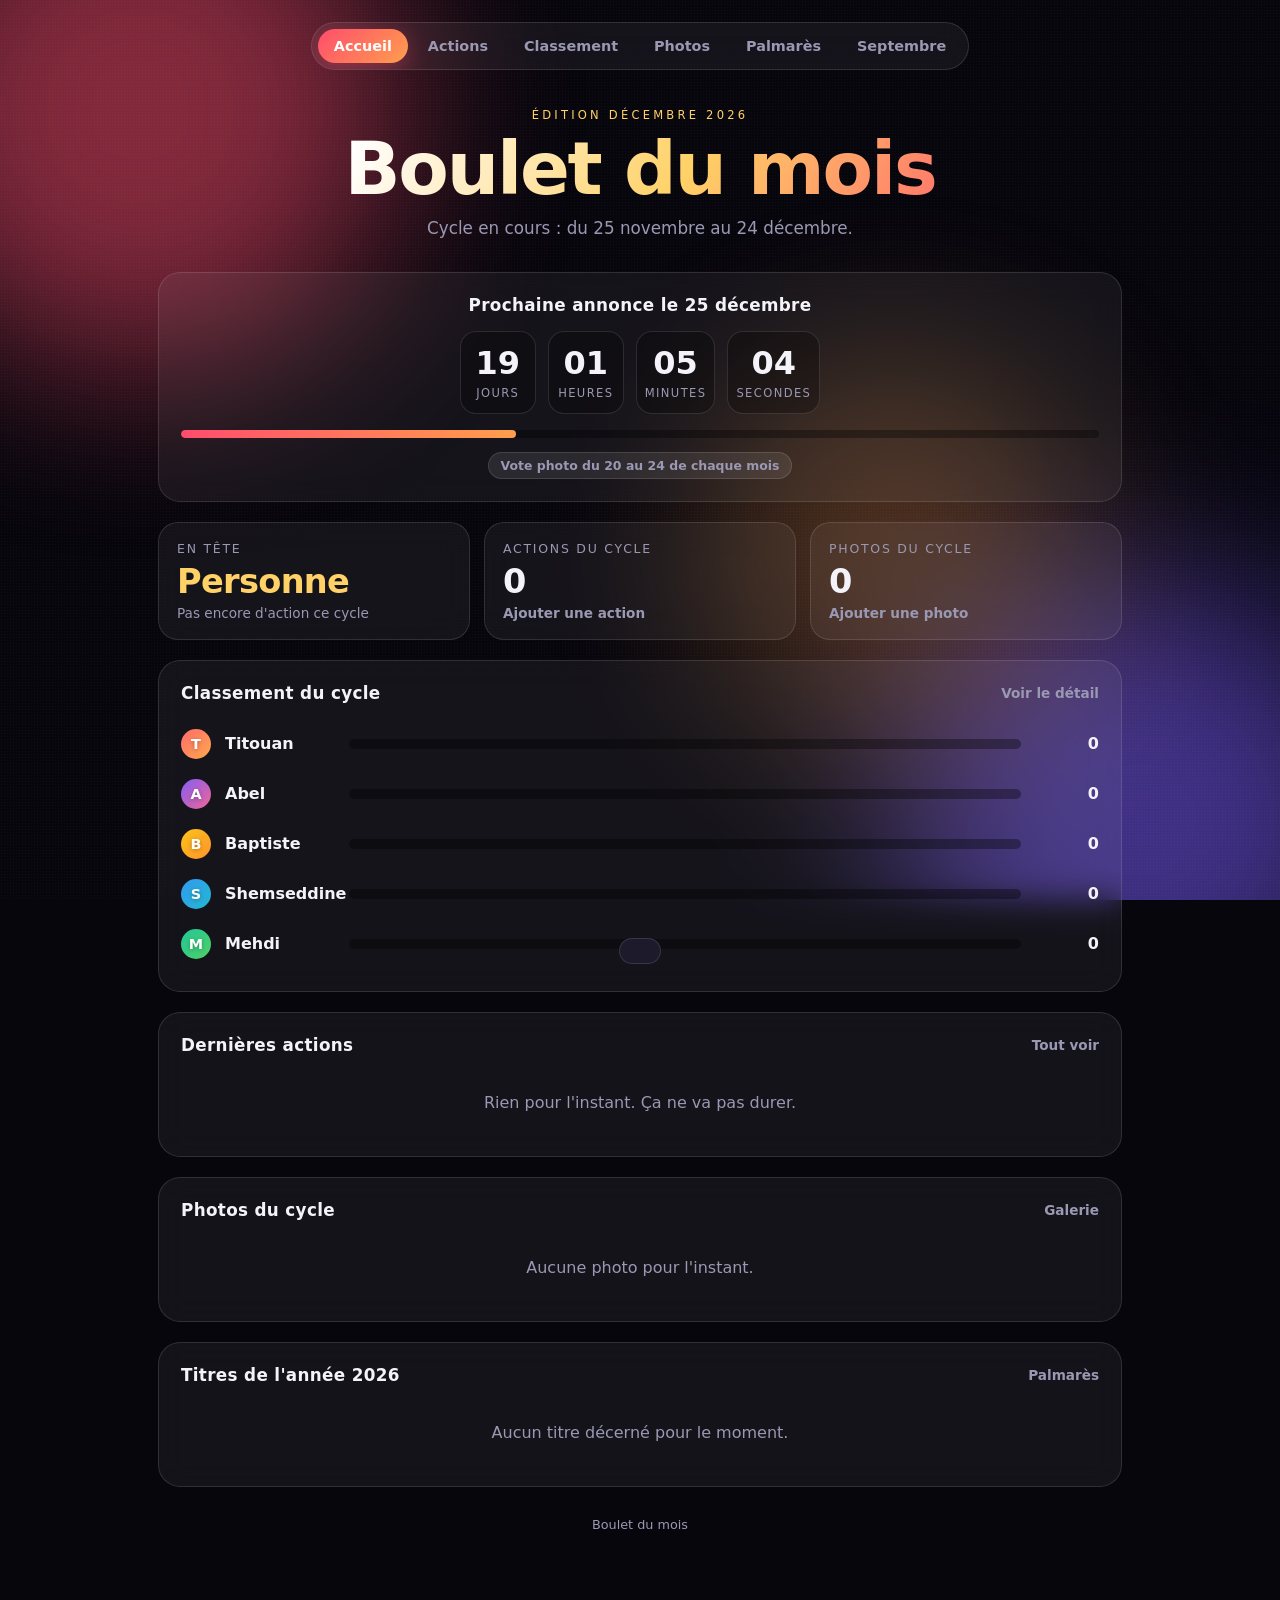
==== index.html @ f9511309 "Add files via upload" ====
<!DOCTYPE html>
<html lang="fr">
<head>
<meta charset="UTF-8">
<meta name="viewport" content="width=device-width, initial-scale=1">
<title>Boulet du mois</title>
<link rel="stylesheet" href="style.css">
</head>
<body data-page="home">
<div class="wrap">
  <nav id="nav"></nav>
  <main id="app"></main>
  <footer>Boulet du mois</footer>
</div>
<script src="app.js"></script>
<script>
App.ready.then(function () {
  var $ = App.$, esc = App.esc;

  function render() {
    var cur = App.currentKey();
    var s = App.scoresFor(cur);
    var w = App.winnersOf(cur);
    var hasAny = Object.values(s).some(function (v) { return v > 0; });
    var acts = App.actionsOf(cur);
    var photos = App.photosOf(cur);
    var voteOpen = App.isVoteOpen();
    var year = String(new Date().getFullYear());
    var titles = App.yearTitles(year);
    var anyTitle = Object.values(titles).some(function (v) { return v > 0; });

    var leader = hasAny ? w.names.join(" & ") : "Personne";
    var leaderSub = hasAny ? App.plural(w.max, "action") : "Pas encore d'action ce cycle";

    $("app").innerHTML =
      '<section class="hero">' +
        '<span class="eyebrow">Édition ' + App.monthName(cur) + '</span>' +
        '<h1>Boulet du mois</h1>' +
        '<p>Cycle en cours : ' + App.cycleRange(cur) + '.</p>' +
      '</section>' +

      '<section class="glass countdown">' +
        '<h2>Prochaine annonce le ' + App.CYCLE_DAY + ' ' + App.monthLower(cur) + '</h2>' +
        '<div class="digits" id="digits"></div>' +
        '<div class="progress"><div id="prog" style="width:0"></div></div>' +
        '<div style="margin-top:14px">' +
          (voteOpen
            ? '<span class="pill live">Vote photo ouvert</span> <a class="more" href="photos.html">Voter maintenant</a>'
            : '<span class="pill">Vote photo ' + App.voteWindow() + '</span>') +
        '</div>' +
      '</section>' +

      '<div class="grid3">' +
        '<div class="tile gold"><div class="k">En tête</div><div class="v">' + esc(leader) + '</div><div class="s">' + leaderSub + '</div></div>' +
        '<div class="tile"><div class="k">Actions du cycle</div><div class="v">' + acts.length + '</div><div class="s"><a href="actions.html" class="more">Ajouter une action</a></div></div>' +
        '<div class="tile"><div class="k">Photos du cycle</div><div class="v">' + photos.length + '</div><div class="s"><a href="photos.html" class="more">Ajouter une photo</a></div></div>' +
      '</div>' +

      '<section class="glass">' +
        '<div class="head-row"><h2>Classement du cycle</h2><a class="more" href="classement.html">Voir le détail</a></div>' +
        (hasAny ? App.podiumHTML(s, w.names) : '') +
        App.rankRows(s, hasAny ? { list: App.PEOPLE.slice().sort(function (a, b) { return s[b.n] - s[a.n]; }).slice(3), offset: 3 } : {}) +
      '</section>' +

      '<section class="glass">' +
        '<div class="head-row"><h2>Dernières actions</h2><a class="more" href="actions.html">Tout voir</a></div>' +
        '<div class="feed">' + (acts.length
          ? acts.slice(0, 4).map(function (a) { return App.actionItemHTML(a, false); }).join("")
          : '<div class="empty">Rien pour l\'instant. Ça ne va pas durer.</div>') + '</div>' +
      '</section>' +

      '<section class="glass">' +
        '<div class="head-row"><h2>Photos du cycle</h2><a class="more" href="photos.html">Galerie</a></div>' +
        (photos.length
          ? '<div class="gallery">' + photos.slice(0, 4).map(function (p) {
              var pp = App.person(p.who);
              return '<div class="ph"><div class="img" data-src="' + p.id + '"><img src="' + p.data + '" alt=""></div>' +
                '<div class="meta"><div class="by">' + App.av(pp) + p.who + '</div></div></div>';
            }).join("") + '</div>'
          : '<div class="empty">Aucune photo pour l\'instant.</div>') +
      '</section>' +

      '<section class="glass">' +
        '<div class="head-row"><h2>Titres de l\'année ' + year + '</h2><a class="more" href="palmares.html">Palmarès</a></div>' +
        (anyTitle ? App.rankRows(titles, { pos: true, unit: "titre" }) : '<div class="empty">Aucun titre décerné pour le moment.</div>') +
      '</section>';

    document.querySelectorAll(".ph .img").forEach(function (el) {
      el.onclick = function () {
        var p = App.photos.find(function (x) { return x.id === el.dataset.src; });
        if (p) App.lightbox(p.data, p.who + (p.caption ? " : " + p.caption : ""));
      };
    });
    tick();
  }

  function tick() {
    var d = $("digits"); if (!d) return;
    var now = new Date(), b = App.cycleBounds(now);
    var ms = Math.max(0, b.end - now);
    var days = Math.floor(ms / 864e5), h = Math.floor(ms % 864e5 / 36e5), m = Math.floor(ms % 36e5 / 6e4), sec = Math.floor(ms % 6e4 / 1e3);
    d.innerHTML = [[days, "jours"], [h, "heures"], [m, "minutes"], [sec, "secondes"]].map(function (x) {
      return '<div class="digit"><b>' + String(x[0]).padStart(2, "0") + '</b><span>' + x[1] + '</span></div>';
    }).join("");
    $("prog").style.width = (100 * (now - b.start) / (b.end - b.start)).toFixed(2) + "%";
  }

  render();
  setInterval(tick, 1000);
  App.checkReveals();
});
</script>
</body>
</html>
---- style.css ----
:root {
  --bg: #07060d; --glass: rgba(255,255,255,.055); --glass2: rgba(255,255,255,.09);
  --line: rgba(255,255,255,.12); --text: #f4f3fa; --muted: #9a98b3;
  --accent: #ff4d6d; --accent2: #ff9e4d; --gold: #ffd166;
}
* { box-sizing: border-box; }
html { scroll-behavior: smooth; }
body { margin: 0; min-height: 100vh; color: var(--text); background: var(--bg);
  font-family: "Inter", system-ui, -apple-system, "Segoe UI", Roboto, sans-serif; overflow-x: hidden; }
a { color: inherit; }

/* Fond */
.bg { position: fixed; inset: 0; z-index: -1; overflow: hidden; }
.blob { position: absolute; border-radius: 50%; filter: blur(90px); opacity: .5; animation: float 18s ease-in-out infinite; }
.b1 { width: 520px; height: 520px; background: #ff4d6d; top: -150px; left: -120px; }
.b2 { width: 480px; height: 480px; background: #7b5cff; bottom: -160px; right: -100px; animation-delay: -6s; }
.b3 { width: 380px; height: 380px; background: #ff9e4d; top: 40%; left: 55%; opacity: .28; animation-delay: -11s; }
@keyframes float { 0%,100% { transform: translate(0,0) scale(1); } 33% { transform: translate(60px,40px) scale(1.1); } 66% { transform: translate(-40px,70px) scale(.95); } }
.grain { position: fixed; inset: 0; z-index: -1; background-image: radial-gradient(rgba(255,255,255,.04) 1px, transparent 1px); background-size: 3px 3px; }

.wrap { max-width: 1000px; margin: 0 auto; padding: 22px 18px 80px; }

/* Navigation */
nav { display: flex; gap: 4px; padding: 6px; width: fit-content; max-width: 100%; margin: 0 auto 34px; overflow-x: auto; scrollbar-width: none;
  background: var(--glass); border: 1px solid var(--line); border-radius: 999px; backdrop-filter: blur(14px); }
nav::-webkit-scrollbar { display: none; }
nav a { color: var(--muted); text-decoration: none; padding: 9px 16px; border-radius: 999px; font-weight: 600; font-size: .9rem; transition: .25s; white-space: nowrap; }
nav a:hover { color: var(--text); }
nav a.active { background: linear-gradient(135deg, var(--accent), var(--accent2)); color: #fff; box-shadow: 0 6px 24px rgba(255,77,109,.35); }
@media (max-width: 520px) { nav a { padding: 9px 12px; font-size: .84rem; } }

/* Hero */
.hero { text-align: center; margin-bottom: 34px; animation: rise .8s both; }
.eyebrow { display: inline-block; letter-spacing: .28em; text-transform: uppercase; font-size: .72rem; color: var(--gold); margin-bottom: 10px; }
h1 { margin: 0; font-size: clamp(2.4rem, 8vw, 4.6rem); font-weight: 900; letter-spacing: -.03em; line-height: 1;
  background: linear-gradient(120deg, #fff 20%, var(--gold) 55%, var(--accent) 95%); -webkit-background-clip: text; background-clip: text; color: transparent; }
.hero p { color: var(--muted); margin: 12px 0 0; font-size: 1.05rem; }
@keyframes rise { from { opacity: 0; transform: translateY(18px); } to { opacity: 1; transform: none; } }

.glass { background: var(--glass); border: 1px solid var(--line); border-radius: 22px; padding: 22px; margin-bottom: 20px;
  backdrop-filter: blur(16px); animation: rise .8s both; }
h2 { margin: 0 0 16px; font-size: 1.05rem; letter-spacing: .02em; }
.head-row { display: flex; justify-content: space-between; align-items: center; gap: 12px; margin-bottom: 16px; }
.head-row h2 { margin: 0; }
.more { color: var(--muted); font-size: .85rem; font-weight: 600; text-decoration: none; }
.more:hover { color: var(--text); }
.muted { color: var(--muted); }

/* Formulaires */
.pick { display: flex; flex-wrap: wrap; gap: 8px; margin-bottom: 12px; }
.chip { display: flex; align-items: center; gap: 8px; padding: 7px 14px 7px 7px; border-radius: 999px; background: var(--glass); border: 1px solid var(--line);
  cursor: pointer; transition: .2s; font-weight: 600; font-size: .92rem; color: var(--text); font-family: inherit; }
.chip:hover { background: var(--glass2); transform: translateY(-1px); }
.chip.on { border-color: transparent; background: linear-gradient(135deg, var(--accent), var(--accent2)); box-shadow: 0 6px 22px rgba(255,77,109,.35); }
.chip small { color: inherit; opacity: .7; font-weight: 500; }
.avatar { width: 30px; height: 30px; border-radius: 50%; display: grid; place-items: center; font-size: .9rem; font-weight: 800; color: #fff; flex: none; text-shadow: 0 1px 4px rgba(0,0,0,.3); }
.row-input { display: flex; gap: 10px; }
input[type=text], textarea, select { flex: 1; width: 100%; padding: 14px 16px; border-radius: 14px; border: 1px solid var(--line); background: rgba(0,0,0,.28); color: var(--text); font: inherit; outline: none; transition: .2s; }
select { width: auto; flex: none; cursor: pointer; padding: 10px 14px; }
select option { background: #1c1a2b; color: var(--text); }
input[type=text]:focus, textarea:focus, select:focus { border-color: var(--accent); box-shadow: 0 0 0 3px rgba(255,77,109,.18); }
textarea { resize: vertical; min-height: 90px; }
.btn { border: none; cursor: pointer; font: inherit; font-weight: 700; padding: 14px 24px; border-radius: 14px; color: #fff;
  background: linear-gradient(135deg, var(--accent), var(--accent2)); box-shadow: 0 10px 30px rgba(255,77,109,.35); transition: .2s; white-space: nowrap; text-decoration: none; display: inline-block; }
.btn:hover { transform: translateY(-2px); box-shadow: 0 14px 36px rgba(255,77,109,.5); }
.btn:disabled { opacity: .5; cursor: wait; transform: none; }
.btn.ghost { background: var(--glass); box-shadow: none; border: 1px solid var(--line); color: var(--muted); font-weight: 600; padding: 10px 16px; }
.btn.ghost:hover { color: var(--text); background: var(--glass2); }
.btn.small { padding: 8px 14px; font-size: .85rem; border-radius: 10px; }
.toolbar { display: flex; flex-wrap: wrap; gap: 8px; align-items: center; }
@media (max-width: 600px) { .row-input { flex-direction: column; } }

/* Dropzone */
.drop { display: block; text-align: center; padding: 26px 16px; border: 2px dashed var(--line); border-radius: 16px; cursor: pointer; transition: .2s; margin-bottom: 12px; color: var(--muted); }
.drop:hover, .drop.over { border-color: var(--accent); background: rgba(255,77,109,.06); color: var(--text); }
.drop b { color: var(--text); }
.drop input { display: none; }
.previews { display: flex; gap: 8px; flex-wrap: wrap; margin-bottom: 12px; }
.previews img { width: 70px; height: 70px; object-fit: cover; border-radius: 10px; border: 1px solid var(--line); }

/* Tuiles de stats */
.grid3 { display: grid; grid-template-columns: repeat(auto-fit, minmax(200px, 1fr)); gap: 14px; margin-bottom: 20px; }
.tile { background: var(--glass); border: 1px solid var(--line); border-radius: 20px; padding: 18px; backdrop-filter: blur(16px); animation: rise .8s both; }
.tile .k { color: var(--muted); font-size: .78rem; letter-spacing: .14em; text-transform: uppercase; }
.tile .v { font-size: 2.1rem; font-weight: 900; margin-top: 6px; letter-spacing: -.02em; }
.tile .s { color: var(--muted); font-size: .85rem; margin-top: 4px; }
.tile.gold .v { color: var(--gold); }

/* Compte à rebours */
.countdown { text-align: center; }
.digits { display: flex; justify-content: center; gap: 12px; margin: 6px 0 16px; flex-wrap: wrap; }
.digit { min-width: 76px; padding: 12px 8px; border-radius: 16px; background: rgba(0,0,0,.28); border: 1px solid var(--line); }
.digit b { display: block; font-size: 2rem; font-weight: 900; font-variant-numeric: tabular-nums; }
.digit span { color: var(--muted); font-size: .72rem; letter-spacing: .12em; text-transform: uppercase; }
.progress { height: 8px; border-radius: 99px; background: rgba(0,0,0,.35); overflow: hidden; }
.progress > div { height: 100%; background: linear-gradient(90deg, var(--accent), var(--accent2)); border-radius: 99px; transition: width 1s linear; }
.pill { display: inline-block; padding: 5px 12px; border-radius: 999px; font-size: .78rem; font-weight: 700; background: var(--glass2); border: 1px solid var(--line); color: var(--muted); }
.pill.live { color: #fff; background: linear-gradient(135deg, var(--accent), var(--accent2)); border-color: transparent; }

/* Podium */
.podium { display: flex; align-items: flex-end; justify-content: center; gap: 14px; margin: 10px 0 24px; min-height: 260px; }
.pcol { flex: 1; max-width: 190px; text-align: center; display: flex; flex-direction: column; align-items: center; }
.pcol .avatar { width: 64px; height: 64px; font-size: 1.7rem; margin-bottom: 8px; box-shadow: 0 8px 26px rgba(0,0,0,.4); }
.pcol.first .avatar { width: 80px; height: 80px; font-size: 2.1rem; box-shadow: 0 0 0 3px var(--gold), 0 0 40px rgba(255,209,102,.5); }
.pname { font-weight: 700; margin-bottom: 8px; }
.pblock { width: 100%; border-radius: 16px 16px 0 0; display: flex; align-items: flex-start; justify-content: center; padding-top: 12px;
  font-size: 1.9rem; font-weight: 900; background: linear-gradient(180deg, var(--glass2), var(--glass)); border: 1px solid var(--line); border-bottom: none;
  transform-origin: bottom; animation: grow .9s cubic-bezier(.2,1,.3,1) both; }
.first .pblock { background: linear-gradient(180deg, rgba(255,209,102,.4), rgba(255,77,109,.12)); }
@keyframes grow { from { transform: scaleY(0); } to { transform: scaleY(1); } }

.crown { position: relative; }
.crown-ico { position: absolute; top: -26px; left: 50%; width: 30px; height: 30px; color: var(--gold); filter: drop-shadow(0 0 8px rgba(255,209,102,.7)); animation: bob 2s ease-in-out infinite; }
@keyframes bob { 0%,100% { transform: translateX(-50%) translateY(0); } 50% { transform: translateX(-50%) translateY(-5px); } }
.crown-inline { display: inline-block; width: 1em; height: 1em; vertical-align: -.1em; margin-right: .15em; color: var(--gold); }

/* Classements */
.rank { display: flex; align-items: center; gap: 14px; padding: 10px 0; }
.rank .pos { width: 22px; color: var(--muted); font-weight: 800; text-align: center; }
.rank .nm { width: 110px; font-weight: 600; }
.track { flex: 1; height: 10px; background: rgba(0,0,0,.35); border-radius: 99px; overflow: hidden; }
.fill { height: 100%; border-radius: 99px; background: linear-gradient(90deg, var(--accent), var(--accent2)); transition: width .8s cubic-bezier(.2,1,.3,1); }
.fill.alt { background: linear-gradient(90deg, #7b5cff, #4cc9f0); }
.rank .ct { min-width: 64px; text-align: right; font-weight: 800; }
.rank .ct small { color: var(--muted); font-weight: 500; }
@media (max-width: 520px) { .rank .nm { width: 84px; } }

/* Fil d'actions */
.feed { display: grid; gap: 10px; }
.item { display: flex; gap: 14px; align-items: center; padding: 14px; border-radius: 16px; background: rgba(0,0,0,.22); border: 1px solid var(--line); animation: rise .5s both; }
.item .body { flex: 1; min-width: 0; }
.item .who { font-weight: 700; }
.item .why { color: var(--muted); font-size: .93rem; margin-top: 2px; word-break: break-word; }
.item .dt { color: var(--muted); font-size: .78rem; text-align: right; white-space: nowrap; }
.x { background: none; border: none; color: var(--muted); cursor: pointer; font-size: 1.2rem; padding: 2px 6px; border-radius: 8px; }
.x:hover { color: var(--accent); background: var(--glass); }
.empty { text-align: center; color: var(--muted); padding: 22px 10px; }

.tabs { display: flex; gap: 6px; margin-bottom: 14px; flex-wrap: wrap; }
.tab { background: var(--glass); border: 1px solid var(--line); color: var(--muted); padding: 7px 16px; border-radius: 999px; cursor: pointer; font: inherit; font-weight: 700; font-size: .88rem; }
.tab.on { background: linear-gradient(135deg, var(--accent), var(--accent2)); color: #fff; border-color: transparent; }

/* Palmarès */
.hof { display: flex; align-items: center; gap: 14px; padding: 14px; border-radius: 16px; background: rgba(0,0,0,.22); border: 1px solid var(--line); margin-bottom: 10px; }
.hof .mo { width: 150px; color: var(--muted); font-weight: 600; }
.hof .wn { flex: 1; min-width: 0; }
.hof .wn b { font-size: 1.1rem; font-weight: 800; }
.hof .nt { color: var(--muted); font-size: .85rem; margin-top: 2px; }
.hof .ph-mini { width: 64px; height: 64px; border-radius: 12px; object-fit: cover; border: 2px solid var(--gold); cursor: zoom-in; flex: none; }
@media (max-width: 600px) { .hof { flex-wrap: wrap; } .hof .mo { width: 100%; } }

/* Page Septembre */
.cards { display: grid; grid-template-columns: repeat(auto-fit, minmax(150px, 1fr)); gap: 12px; margin-bottom: 18px; }
.pcard { cursor: pointer; text-align: center; padding: 22px 10px; border-radius: 20px; background: var(--glass); border: 2px solid var(--line); transition: .25s; color: var(--text); font: inherit; }
.pcard:hover { transform: translateY(-4px); background: var(--glass2); }
.pcard .avatar { width: 68px; height: 68px; font-size: 1.8rem; margin: 0 auto 10px; }
.pcard b { font-size: 1.05rem; }
.pcard.on { border-color: var(--gold); background: rgba(255,209,102,.12); box-shadow: 0 0 40px rgba(255,209,102,.25); transform: translateY(-4px) scale(1.03); }
.result { text-align: center; padding: 10px 0 4px; }
.result .big { font-size: clamp(2rem, 7vw, 3.4rem); font-weight: 900; color: var(--gold); text-shadow: 0 0 30px rgba(255,209,102,.4); }

/* Galerie photos */
.gallery { display: grid; grid-template-columns: repeat(auto-fill, minmax(220px, 1fr)); gap: 14px; }
.ph { position: relative; border-radius: 18px; overflow: hidden; background: rgba(0,0,0,.3); border: 1px solid var(--line); animation: rise .6s both; display: flex; flex-direction: column; }
.ph .img { position: relative; aspect-ratio: 4 / 5; overflow: hidden; cursor: zoom-in; background: #0c0b14; }
.ph .img img { width: 100%; height: 100%; object-fit: cover; display: block; transition: transform .5s; }
.ph .img:hover img { transform: scale(1.05); }
.ph .meta { padding: 12px 14px; display: flex; flex-direction: column; gap: 8px; }
.ph .by { display: flex; align-items: center; gap: 8px; font-weight: 700; }
.ph .by .avatar { width: 26px; height: 26px; font-size: .75rem; }
.ph .cap { color: var(--muted); font-size: .88rem; word-break: break-word; }
.ph .votes { font-weight: 800; color: var(--gold); font-size: .9rem; }
.ph.win { border-color: var(--gold); box-shadow: 0 0 40px rgba(255,209,102,.25); }
.badge { position: absolute; top: 10px; left: 10px; z-index: 2; padding: 5px 12px; border-radius: 999px; font-size: .74rem; font-weight: 800; letter-spacing: .05em; background: var(--gold); color: #2b1d00; display: flex; align-items: center; gap: 4px; }
.badge .crown-inline { color: #2b1d00; margin: 0; }
.ph .del { position: absolute; top: 8px; right: 8px; z-index: 2; background: rgba(0,0,0,.55); color: #fff; border-radius: 50%; width: 30px; height: 30px; padding: 0; backdrop-filter: blur(6px); }
.ph .del:hover { background: var(--accent); color: #fff; }
.vote-btn { border: 1px solid var(--line); background: var(--glass); color: var(--text); padding: 9px 12px; border-radius: 12px; cursor: pointer; font: inherit; font-weight: 700; font-size: .88rem; transition: .2s; }
.vote-btn:hover:not(:disabled) { background: var(--glass2); transform: translateY(-1px); }
.vote-btn.on { background: linear-gradient(135deg, var(--accent), var(--accent2)); border-color: transparent; color: #fff; }
.vote-btn:disabled { opacity: .45; cursor: not-allowed; }
.notice { padding: 14px 16px; border-radius: 14px; background: rgba(255,209,102,.08); border: 1px solid rgba(255,209,102,.3); color: var(--text); margin-bottom: 16px; font-size: .93rem; }

/* Lightbox */
#lightbox { position: fixed; inset: 0; z-index: 400; background: rgba(4,3,10,.92); display: none; align-items: center; justify-content: center; flex-direction: column; padding: 20px; cursor: zoom-out; }
#lightbox.show { display: flex; animation: fade .25s both; }
#lightbox img { max-width: 100%; max-height: 82vh; border-radius: 14px; box-shadow: 0 20px 80px rgba(0,0,0,.6); }
#lightbox p { color: var(--muted); margin: 14px 0 0; text-align: center; }

/* Annonces plein écran */
#reveal { position: fixed; inset: 0; z-index: 100; display: none; flex-direction: column; align-items: center; justify-content: center; text-align: center; padding: 24px;
  background: radial-gradient(circle at 50% 40%, #2a1240 0%, #07050d 70%); overflow: hidden; }
#reveal.show { display: flex; animation: fade .5s both; }
@keyframes fade { from { opacity: 0; } to { opacity: 1; } }
#reveal .rm { letter-spacing: .3em; text-transform: uppercase; font-size: .8rem; color: var(--muted); position: relative; }
#reveal .rt { font-size: 1.5rem; margin: 12px 0 26px; font-weight: 600; position: relative; }
#reveal .cd { font-size: 9rem; font-weight: 900; line-height: 1; background: linear-gradient(135deg, var(--accent), var(--gold)); -webkit-background-clip: text; background-clip: text; color: transparent; animation: beat 1s infinite; position: relative; }
@keyframes beat { 0% { transform: scale(.7); opacity: 0; } 30% { transform: scale(1.1); opacity: 1; } 100% { transform: scale(1); opacity: .9; } }
#reveal .spot { position: absolute; width: 700px; height: 700px; border-radius: 50%; background: radial-gradient(circle, rgba(255,209,102,.25), transparent 65%); animation: spin 8s linear infinite; }
@keyframes spin { to { transform: rotate(360deg) scale(1.1); } }
#reveal .avs { display: flex; gap: 16px; justify-content: center; flex-wrap: wrap; position: relative; }
#reveal .av { width: 130px; height: 130px; font-size: 3.6rem; font-weight: 900; color: #fff; border-radius: 50%; display: grid; place-items: center; margin-bottom: 18px; animation: pop .9s cubic-bezier(.2,1.7,.4,1) both; box-shadow: 0 0 0 4px var(--gold), 0 0 70px rgba(255,209,102,.6); }
#reveal .pimgs { display: flex; gap: 18px; justify-content: center; flex-wrap: wrap; position: relative; margin-bottom: 18px; }
#reveal .pimg { max-width: min(78vw, 420px); max-height: 52vh; border-radius: 18px; object-fit: cover; animation: pop .9s cubic-bezier(.2,1.7,.4,1) both; box-shadow: 0 0 0 4px var(--gold), 0 0 80px rgba(255,209,102,.5); }
#reveal .nm { font-size: clamp(2.6rem, 11vw, 6rem); font-weight: 900; color: var(--gold); text-shadow: 0 0 40px rgba(255,209,102,.55); animation: pop .9s .15s cubic-bezier(.2,1.7,.4,1) both; letter-spacing: -.02em; position: relative; }
#reveal .nm.mid { font-size: clamp(2rem, 8vw, 3.6rem); }
#reveal .sb { color: var(--muted); margin-top: 14px; max-width: 520px; animation: rise .8s .5s both; position: relative; }
#reveal .btn { margin-top: 30px; position: relative; }
@keyframes pop { from { transform: scale(0) rotate(-8deg); opacity: 0; } to { transform: none; opacity: 1; } }
canvas#confetti { position: fixed; inset: 0; pointer-events: none; z-index: 500; }

#toast { position: fixed; bottom: 26px; left: 50%; transform: translate(-50%, 90px); background: #1c1a2b; border: 1px solid var(--line); padding: 12px 20px; border-radius: 999px; font-weight: 600; z-index: 600; transition: .35s; max-width: 90vw; text-align: center; }
#toast.show { transform: translate(-50%, 0); }

footer { text-align: center; color: var(--muted); font-size: .8rem; margin-top: 30px; }
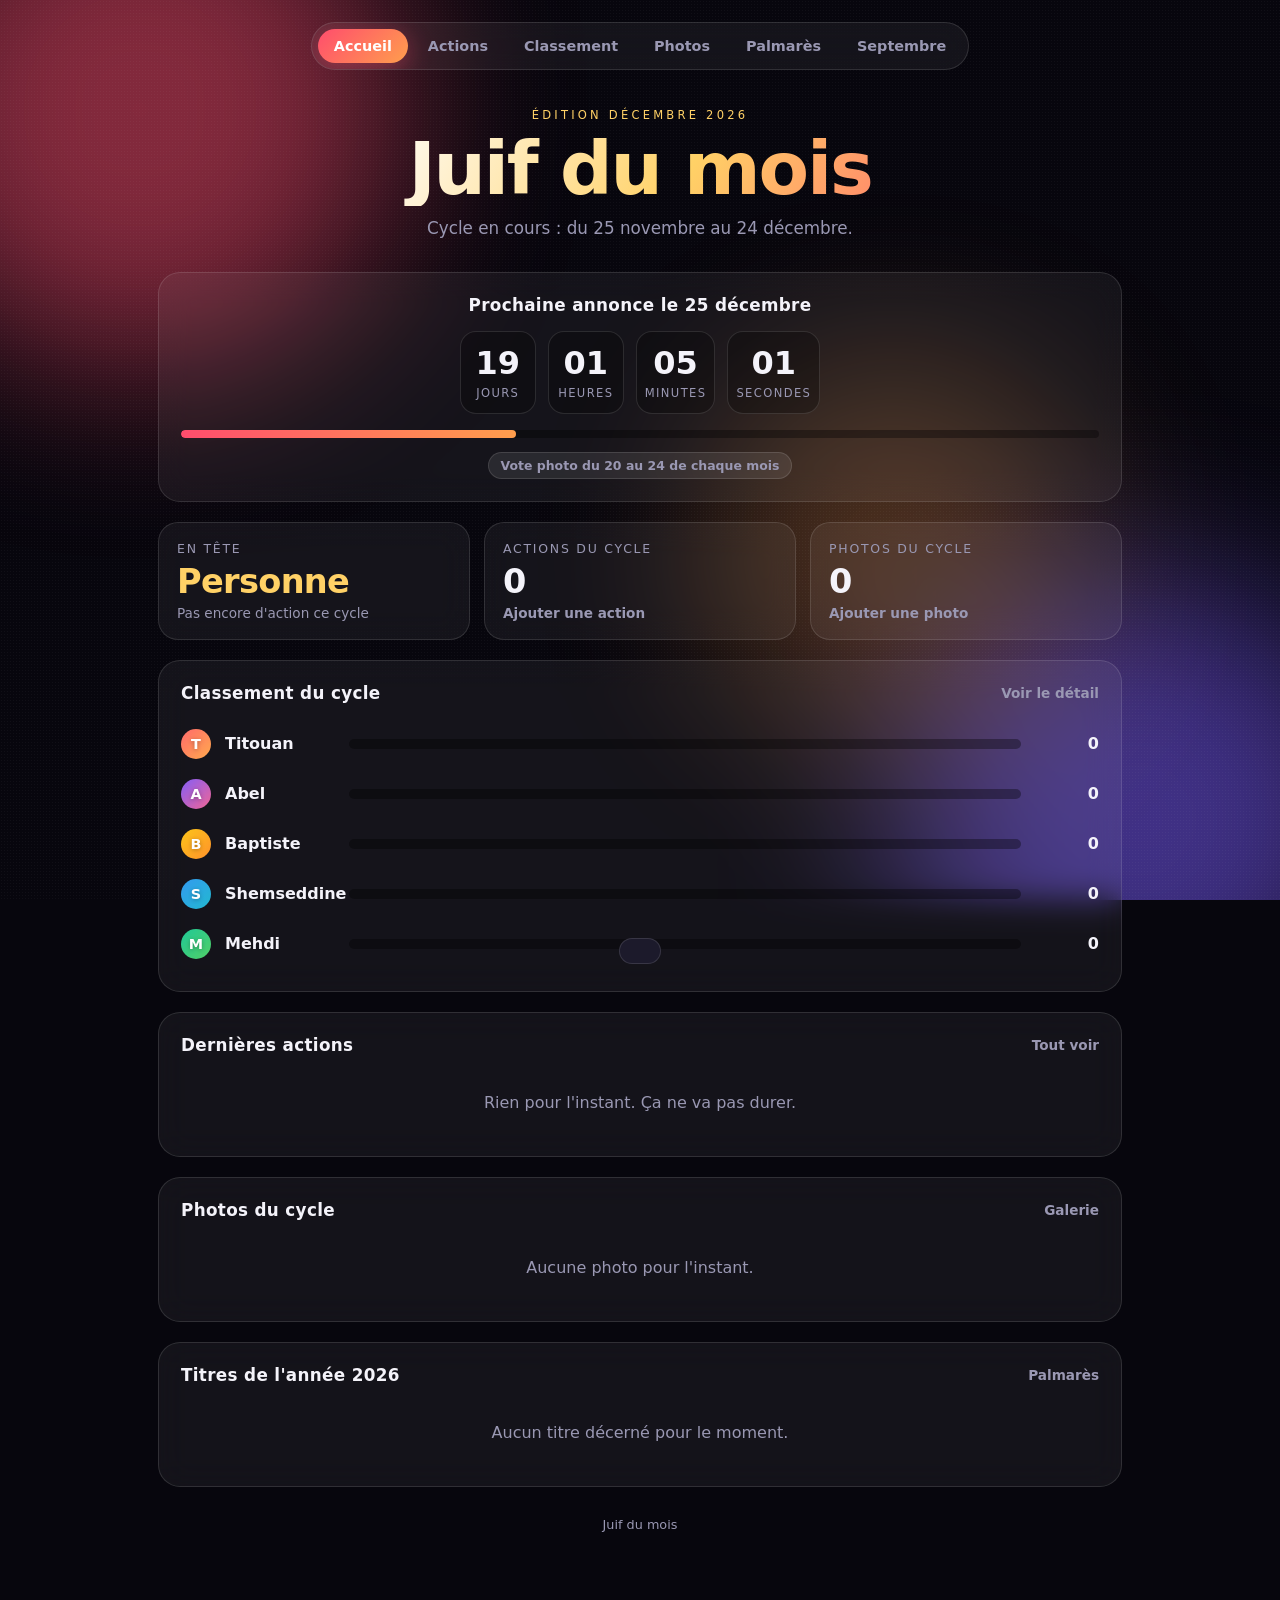
==== commit 71560f10: "Update index.html" ====
--- a/index.html
+++ b/index.html
@@ -3,14 +3,14 @@
 <head>
 <meta charset="UTF-8">
 <meta name="viewport" content="width=device-width, initial-scale=1">
-<title>Boulet du mois</title>
+<title>Juif du mois</title>
 <link rel="stylesheet" href="style.css">
 </head>
 <body data-page="home">
 <div class="wrap">
   <nav id="nav"></nav>
   <main id="app"></main>
-  <footer>Boulet du mois</footer>
+  <footer>Juif du mois</footer>
 </div>
 <script src="app.js"></script>
 <script>
@@ -35,7 +35,7 @@
     $("app").innerHTML =
       '<section class="hero">' +
         '<span class="eyebrow">Édition ' + App.monthName(cur) + '</span>' +
-        '<h1>Boulet du mois</h1>' +
+        '<h1>Juif du mois</h1>' +
         '<p>Cycle en cours : ' + App.cycleRange(cur) + '.</p>' +
       '</section>' +
 
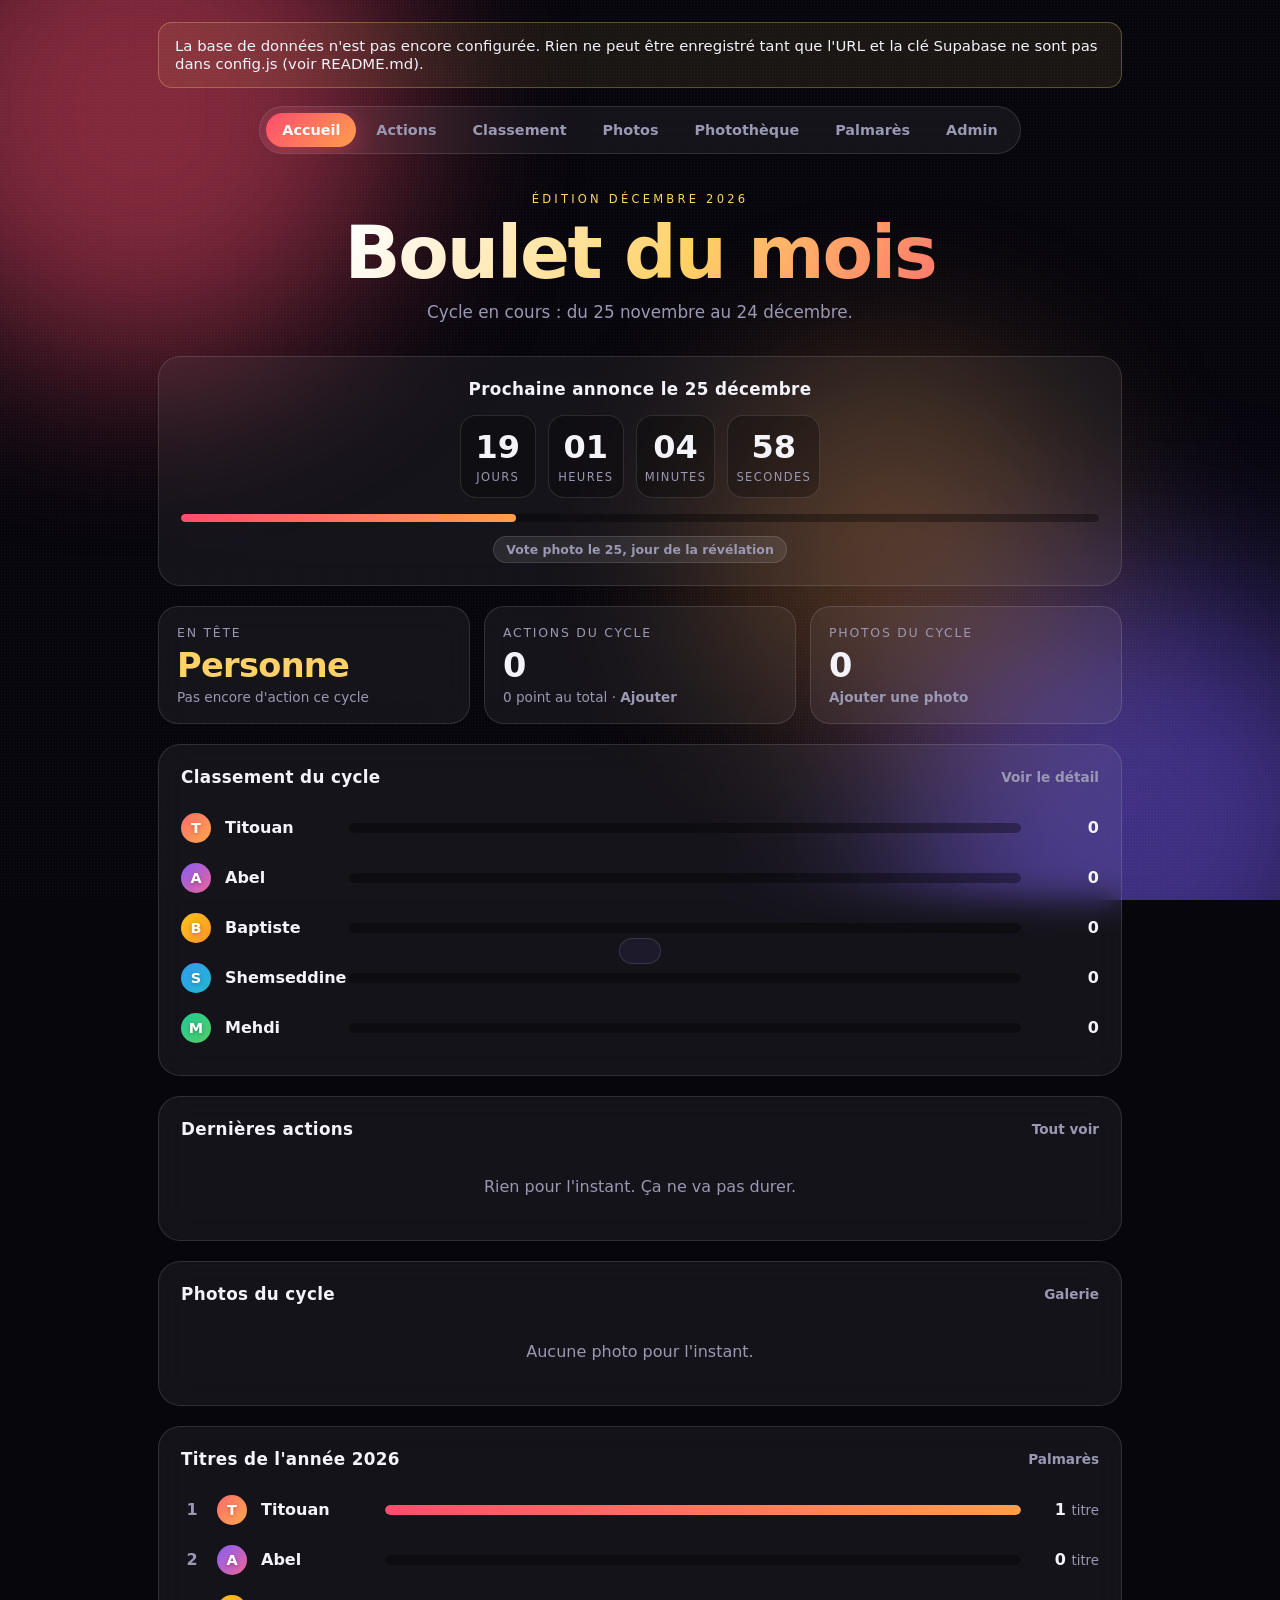
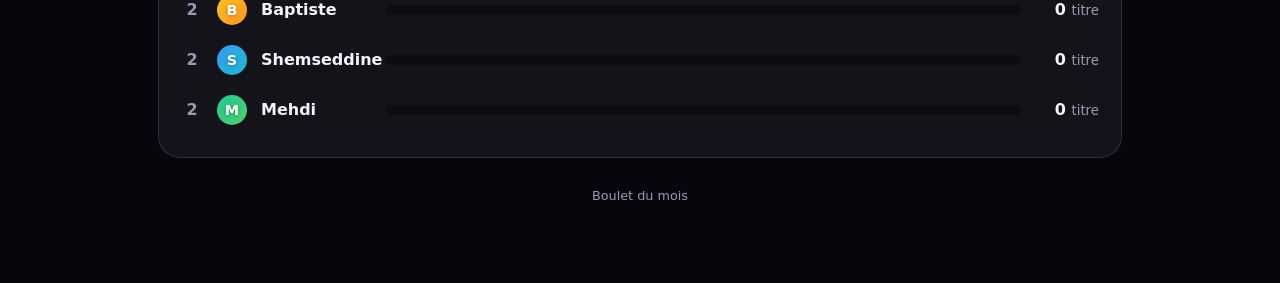
==== commit 1b9deeb3: "Add files via upload" ====
--- a/index.html
+++ b/index.html
@@ -3,15 +3,16 @@
 <head>
 <meta charset="UTF-8">
 <meta name="viewport" content="width=device-width, initial-scale=1">
-<title>Juif du mois</title>
+<title>Boulet du mois</title>
 <link rel="stylesheet" href="style.css">
 </head>
 <body data-page="home">
 <div class="wrap">
   <nav id="nav"></nav>
   <main id="app"></main>
-  <footer>Juif du mois</footer>
+  <footer>Boulet du mois</footer>
 </div>
+<script src="config.js"></script>
 <script src="app.js"></script>
 <script>
 App.ready.then(function () {
@@ -24,18 +25,18 @@
     var hasAny = Object.values(s).some(function (v) { return v > 0; });
     var acts = App.actionsOf(cur);
     var photos = App.photosOf(cur);
-    var voteOpen = App.isVoteOpen();
+    var voteOpen = !!App.voteKey();
     var year = String(new Date().getFullYear());
     var titles = App.yearTitles(year);
     var anyTitle = Object.values(titles).some(function (v) { return v > 0; });
 
     var leader = hasAny ? w.names.join(" & ") : "Personne";
-    var leaderSub = hasAny ? App.plural(w.max, "action") : "Pas encore d'action ce cycle";
+    var leaderSub = hasAny ? App.plural(w.max, "point") : "Pas encore d'action ce cycle";
 
     $("app").innerHTML =
       '<section class="hero">' +
         '<span class="eyebrow">Édition ' + App.monthName(cur) + '</span>' +
-        '<h1>Juif du mois</h1>' +
+        '<h1>Boulet du mois</h1>' +
         '<p>Cycle en cours : ' + App.cycleRange(cur) + '.</p>' +
       '</section>' +
 
@@ -45,14 +46,14 @@
         '<div class="progress"><div id="prog" style="width:0"></div></div>' +
         '<div style="margin-top:14px">' +
           (voteOpen
-            ? '<span class="pill live">Vote photo ouvert</span> <a class="more" href="photos.html">Voter maintenant</a>'
+            ? '<span class="pill live">Vote photo ouvert aujourd\'hui</span> <a class="more" href="photos.html">Voter maintenant</a>'
             : '<span class="pill">Vote photo ' + App.voteWindow() + '</span>') +
         '</div>' +
       '</section>' +
 
       '<div class="grid3">' +
         '<div class="tile gold"><div class="k">En tête</div><div class="v">' + esc(leader) + '</div><div class="s">' + leaderSub + '</div></div>' +
-        '<div class="tile"><div class="k">Actions du cycle</div><div class="v">' + acts.length + '</div><div class="s"><a href="actions.html" class="more">Ajouter une action</a></div></div>' +
+        '<div class="tile"><div class="k">Actions du cycle</div><div class="v">' + acts.length + '</div><div class="s">' + App.plural(App.totalPoints(cur), "point") + ' au total · <a href="actions.html" class="more">Ajouter</a></div></div>' +
         '<div class="tile"><div class="k">Photos du cycle</div><div class="v">' + photos.length + '</div><div class="s"><a href="photos.html" class="more">Ajouter une photo</a></div></div>' +
       '</div>' +
 
@@ -71,13 +72,11 @@
 
       '<section class="glass">' +
         '<div class="head-row"><h2>Photos du cycle</h2><a class="more" href="photos.html">Galerie</a></div>' +
-        (photos.length
-          ? '<div class="gallery">' + photos.slice(0, 4).map(function (p) {
-              var pp = App.person(p.who);
-              return '<div class="ph"><div class="img" data-src="' + p.id + '"><img src="' + p.data + '" alt=""></div>' +
-                '<div class="meta"><div class="by">' + App.av(pp) + p.who + '</div></div></div>';
-            }).join("") + '</div>'
-          : '<div class="empty">Aucune photo pour l\'instant.</div>') +
+        (voteOpen
+          ? '<div class="empty">Les photos du cycle précédent sont dévoilées aujourd\'hui. <a class="more" href="photos.html">Aller voter</a></div>'
+          : photos.length
+            ? '<div class="empty">' + App.plural(photos.length, "photo") + ' déposée' + (photos.length > 1 ? 's' : '') + ', cachée' + (photos.length > 1 ? 's' : '') + ' jusqu\'au ' + App.CYCLE_DAY + ' ' + App.monthLower(cur) + '. Surprise.</div>'
+            : '<div class="empty">Aucune photo pour l\'instant.</div>') +
       '</section>' +
 
       '<section class="glass">' +
@@ -85,12 +84,6 @@
         (anyTitle ? App.rankRows(titles, { pos: true, unit: "titre" }) : '<div class="empty">Aucun titre décerné pour le moment.</div>') +
       '</section>';
 
-    document.querySelectorAll(".ph .img").forEach(function (el) {
-      el.onclick = function () {
-        var p = App.photos.find(function (x) { return x.id === el.dataset.src; });
-        if (p) App.lightbox(p.data, p.who + (p.caption ? " : " + p.caption : ""));
-      };
-    });
     tick();
   }
 
--- a/style.css
+++ b/style.css
@@ -171,6 +171,8 @@
 .ph .cap { color: var(--muted); font-size: .88rem; word-break: break-word; }
 .ph .votes { font-weight: 800; color: var(--gold); font-size: .9rem; }
 .ph.win { border-color: var(--gold); box-shadow: 0 0 40px rgba(255,209,102,.25); }
+.ph .img.lock { cursor: default; display: grid; place-items: center; text-align: center; padding: 16px; color: var(--muted); font-weight: 600; line-height: 1.5;
+  background: repeating-linear-gradient(135deg, rgba(255,255,255,.04) 0 12px, rgba(255,255,255,.075) 12px 24px); }
 .badge { position: absolute; top: 10px; left: 10px; z-index: 2; padding: 5px 12px; border-radius: 999px; font-size: .74rem; font-weight: 800; letter-spacing: .05em; background: var(--gold); color: #2b1d00; display: flex; align-items: center; gap: 4px; }
 .badge .crown-inline { color: #2b1d00; margin: 0; }
 .ph .del { position: absolute; top: 8px; right: 8px; z-index: 2; background: rgba(0,0,0,.55); color: #fff; border-radius: 50%; width: 30px; height: 30px; padding: 0; backdrop-filter: blur(6px); }
@@ -213,3 +215,75 @@
 #toast.show { transform: translate(-50%, 0); }
 
 footer { text-align: center; color: var(--muted); font-size: .8rem; margin-top: 30px; }
+
+/* Gravité */
+.pts { display: inline-block; padding: 2px 10px; border-radius: 99px; font-size: .74rem; font-weight: 800; margin-left: 8px; vertical-align: 1px; }
+.pts.p1 { background: rgba(255,209,102,.16); color: #ffd166; }
+.pts.p2 { background: rgba(255,158,77,.2); color: #ff9e4d; }
+.pts.p3 { background: rgba(255,77,109,.24); color: #ff6b86; }
+.sev { display: flex; gap: 8px; flex-wrap: wrap; margin-bottom: 12px; align-items: center; }
+.sev .lbl { color: var(--muted); font-size: .85rem; margin-right: 4px; }
+.sev button { border: 1px solid var(--line); background: var(--glass); color: var(--text); padding: 8px 14px; border-radius: 12px; cursor: pointer; font: inherit; font-weight: 700; font-size: .88rem; transition: .2s; }
+.sev button:hover { background: var(--glass2); }
+.sev button.on.s1 { background: rgba(255,209,102,.2); border-color: #ffd166; color: #ffd166; }
+.sev button.on.s2 { background: rgba(255,158,77,.22); border-color: #ff9e4d; color: #ff9e4d; }
+.sev button.on.s3 { background: rgba(255,77,109,.25); border-color: #ff6b86; color: #ff6b86; }
+.code { display: block; padding: 14px 16px; border-radius: 12px; background: rgba(0,0,0,.4); border: 1px solid var(--line); font-family: ui-monospace, SFMono-Regular, Menlo, Consolas, monospace; font-size: .8rem; word-break: break-all; user-select: all; margin: 10px 0; }
+.lock-note { padding: 14px 16px; border-radius: 14px; background: var(--glass); border: 1px solid var(--line); color: var(--muted); font-size: .92rem; }
+.lock-note a { color: var(--text); font-weight: 700; }
+
+/* ---------- Photothèque ---------- */
+.hero-trophy { width: 64px; height: 64px; margin: 0 auto 12px; color: var(--gold); filter: drop-shadow(0 0 22px rgba(255,209,102,.55)); animation: bob 3s ease-in-out infinite; }
+.hero-trophy svg { width: 100%; height: 100%; }
+
+.season { display: grid; grid-template-columns: repeat(10, 1fr); gap: 8px; }
+@media (max-width: 760px) { .season { grid-template-columns: repeat(5, 1fr); } }
+.medal { display: flex; flex-direction: column; align-items: center; gap: 6px; text-decoration: none; padding: 10px 4px; border-radius: 14px; transition: .2s; min-width: 0; }
+.medal:hover { background: var(--glass2); }
+.medal .disc { width: 46px; height: 46px; border-radius: 50%; display: grid; place-items: center; font-weight: 900; font-size: 1.2rem; color: #fff;
+  background: rgba(255,255,255,.06); border: 2px dashed var(--line); text-shadow: 0 1px 4px rgba(0,0,0,.3); }
+.medal.done .disc { border: 2px solid var(--gold); box-shadow: 0 0 18px rgba(255,209,102,.35); }
+.medal.current .disc { border: 2px solid var(--accent); color: var(--accent); animation: pulseRing 2s infinite; }
+@keyframes pulseRing { 0%,100% { box-shadow: 0 0 0 0 rgba(255,77,109,.45); } 50% { box-shadow: 0 0 0 8px rgba(255,77,109,0); } }
+.medal .mlabel { font-size: .72rem; letter-spacing: .12em; text-transform: uppercase; color: var(--muted); font-weight: 700; }
+.medal .mname { font-size: .78rem; font-weight: 700; color: var(--text); max-width: 100%; overflow: hidden; text-overflow: ellipsis; white-space: nowrap; min-height: 1em; }
+
+.month { scroll-margin-top: 20px; }
+.month.future { opacity: .55; }
+.month-head { display: flex; justify-content: space-between; align-items: flex-end; gap: 14px; flex-wrap: wrap; margin-bottom: 18px; }
+.month-title { margin: 4px 0 0; font-size: 1.6rem; font-weight: 900; letter-spacing: -.02em; }
+.plaque { padding: 8px 16px; border-radius: 10px; font-size: .95rem; background: linear-gradient(180deg, rgba(255,209,102,.16), rgba(255,209,102,.05)); border: 1px solid rgba(255,209,102,.35); }
+.month.future .plaque, .month.current .plaque { background: var(--glass); border-color: var(--line); }
+
+.frames { display: grid; grid-template-columns: repeat(auto-fill, minmax(230px, 1fr)); gap: 22px; }
+.frames.one { grid-template-columns: minmax(0, 520px); justify-content: center; }
+
+/* Cadres */
+.pframe { position: relative; margin: 0; padding: 16px; border-radius: 4px; }
+.pframe .mat { background: #f3ede1; padding: 12px; box-shadow: inset 0 0 0 1px rgba(0,0,0,.12), inset 0 3px 10px rgba(0,0,0,.25); }
+.pframe img { display: block; width: 100%; aspect-ratio: 4 / 5; object-fit: cover; cursor: zoom-in; box-shadow: 0 0 0 1px rgba(0,0,0,.25); }
+.pframe.big img { aspect-ratio: 4 / 3; }
+.pframe figcaption { display: table; margin: 12px auto 0; padding: 6px 14px; border-radius: 6px; text-align: center; font-size: .88rem; font-style: italic; color: #fff7e6; background: rgba(20,12,4,.72); box-shadow: inset 0 0 0 1px rgba(255,220,150,.35); max-width: 100%; }
+.pframe .mat.empty { aspect-ratio: 4 / 3; display: flex; flex-direction: column; align-items: center; justify-content: center; gap: 12px; color: #9a8f78; font-weight: 700; text-align: center; }
+.pframe .mat.empty .trophy { width: 70px; height: 70px; opacity: .55; }
+.pframe .mat.empty .trophy svg { width: 100%; height: 100%; }
+.pframe .del { position: absolute; top: 4px; right: 4px; z-index: 3; background: rgba(0,0,0,.6); color: #fff; border-radius: 50%; width: 28px; height: 28px; padding: 0; }
+
+.f-gold { background: linear-gradient(135deg, #8a6212 0%, #f5d27a 22%, #b07d1c 45%, #ffe9a8 62%, #9c6d15 80%, #e8c062 100%);
+  box-shadow: 0 18px 40px rgba(0,0,0,.5), inset 0 0 0 2px rgba(255,240,190,.5), inset 0 0 0 6px rgba(120,80,10,.45); }
+.f-silver { background: linear-gradient(135deg, #7d828c 0%, #eef1f5 25%, #9aa0aa 48%, #ffffff 64%, #858a94 82%, #d9dde3 100%);
+  box-shadow: 0 18px 40px rgba(0,0,0,.5), inset 0 0 0 2px rgba(255,255,255,.6), inset 0 0 0 6px rgba(70,75,85,.35); }
+.f-bronze { background: linear-gradient(135deg, #6b3d17 0%, #d89a5c 24%, #8f5426 46%, #f0bb84 63%, #74431b 82%, #c4844a 100%);
+  box-shadow: 0 18px 40px rgba(0,0,0,.5), inset 0 0 0 2px rgba(255,214,170,.45), inset 0 0 0 6px rgba(80,40,10,.45); }
+.f-wood { background: repeating-linear-gradient(100deg, #5a3519 0 7px, #6e4220 7px 13px, #4d2c13 13px 18px, #7a4b26 18px 26px);
+  box-shadow: 0 18px 40px rgba(0,0,0,.5), inset 0 0 0 2px rgba(255,220,180,.18), inset 0 0 0 7px rgba(30,15,5,.4); }
+.f-neon { background: #0b0a14; border: 2px solid #ff4d6d; padding: 14px;
+  box-shadow: 0 0 22px rgba(255,77,109,.6), 0 0 60px rgba(123,92,255,.35), inset 0 0 18px rgba(255,77,109,.35); }
+.f-neon .mat { background: #120f1f; box-shadow: inset 0 0 0 1px rgba(123,92,255,.6); }
+.f-neon .mat.empty { color: #b9a8ff; }
+.f-neon figcaption { color: #ffd6de; background: rgba(255,77,109,.12); box-shadow: inset 0 0 0 1px rgba(255,77,109,.5); }
+
+.cup-up { display: flex; gap: 10px; flex-wrap: wrap; align-items: center; margin-top: 20px; padding-top: 16px; border-top: 1px dashed var(--line); }
+.cup-up input[type=text] { flex: 1; min-width: 160px; padding: 10px 14px; }
+.cup-up label.btn { cursor: pointer; }
+@media (max-width: 520px) { .medal .mname { font-size: .68rem; } .medal .disc { width: 40px; height: 40px; } }
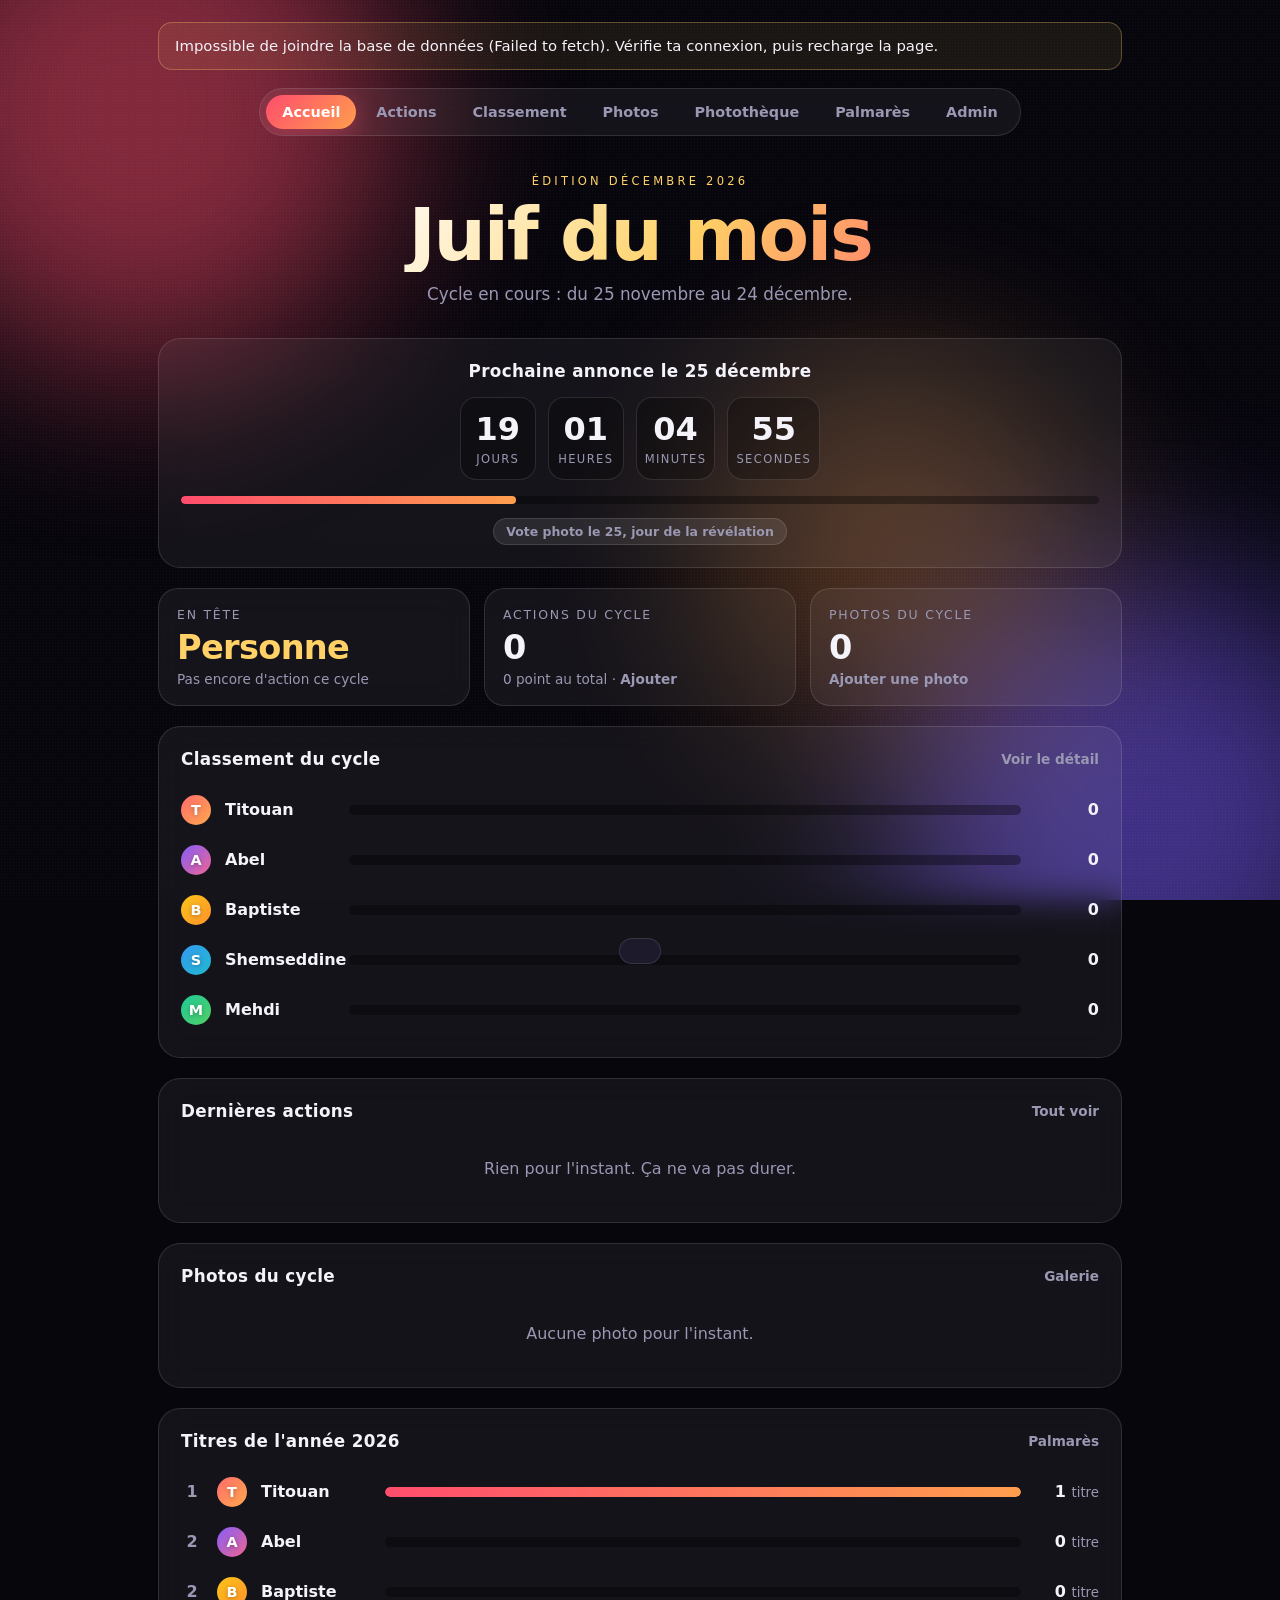
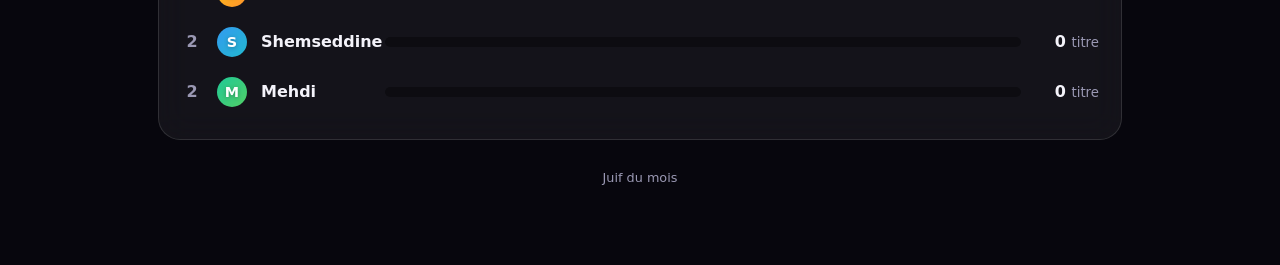
==== commit b58c292b: "Change title and footer text from 'Boulet' to 'Juif'" ====
--- a/index.html
+++ b/index.html
@@ -3,14 +3,14 @@
 <head>
 <meta charset="UTF-8">
 <meta name="viewport" content="width=device-width, initial-scale=1">
-<title>Boulet du mois</title>
+<title>Juif du mois</title>
 <link rel="stylesheet" href="style.css">
 </head>
 <body data-page="home">
 <div class="wrap">
   <nav id="nav"></nav>
   <main id="app"></main>
-  <footer>Boulet du mois</footer>
+  <footer>Juif du mois</footer>
 </div>
 <script src="config.js"></script>
 <script src="app.js"></script>
@@ -36,7 +36,7 @@
     $("app").innerHTML =
       '<section class="hero">' +
         '<span class="eyebrow">Édition ' + App.monthName(cur) + '</span>' +
-        '<h1>Boulet du mois</h1>' +
+        '<h1>Juif du mois</h1>' +
         '<p>Cycle en cours : ' + App.cycleRange(cur) + '.</p>' +
       '</section>' +
 
--- a/style.css
+++ b/style.css
@@ -55,10 +55,10 @@
 .chip small { color: inherit; opacity: .7; font-weight: 500; }
 .avatar { width: 30px; height: 30px; border-radius: 50%; display: grid; place-items: center; font-size: .9rem; font-weight: 800; color: #fff; flex: none; text-shadow: 0 1px 4px rgba(0,0,0,.3); }
 .row-input { display: flex; gap: 10px; }
-input[type=text], textarea, select { flex: 1; width: 100%; padding: 14px 16px; border-radius: 14px; border: 1px solid var(--line); background: rgba(0,0,0,.28); color: var(--text); font: inherit; outline: none; transition: .2s; }
+input[type=text], input[type=password], input[type=email], textarea, select { flex: 1; width: 100%; padding: 14px 16px; border-radius: 14px; border: 1px solid var(--line); background: rgba(0,0,0,.28); color: var(--text); font: inherit; outline: none; transition: .2s; }
 select { width: auto; flex: none; cursor: pointer; padding: 10px 14px; }
 select option { background: #1c1a2b; color: var(--text); }
-input[type=text]:focus, textarea:focus, select:focus { border-color: var(--accent); box-shadow: 0 0 0 3px rgba(255,77,109,.18); }
+input[type=text]:focus, input[type=password]:focus, input[type=email]:focus, textarea:focus, select:focus { border-color: var(--accent); box-shadow: 0 0 0 3px rgba(255,77,109,.18); }
 textarea { resize: vertical; min-height: 90px; }
 .btn { border: none; cursor: pointer; font: inherit; font-weight: 700; padding: 14px 24px; border-radius: 14px; color: #fff;
   background: linear-gradient(135deg, var(--accent), var(--accent2)); box-shadow: 0 10px 30px rgba(255,77,109,.35); transition: .2s; white-space: nowrap; text-decoration: none; display: inline-block; }
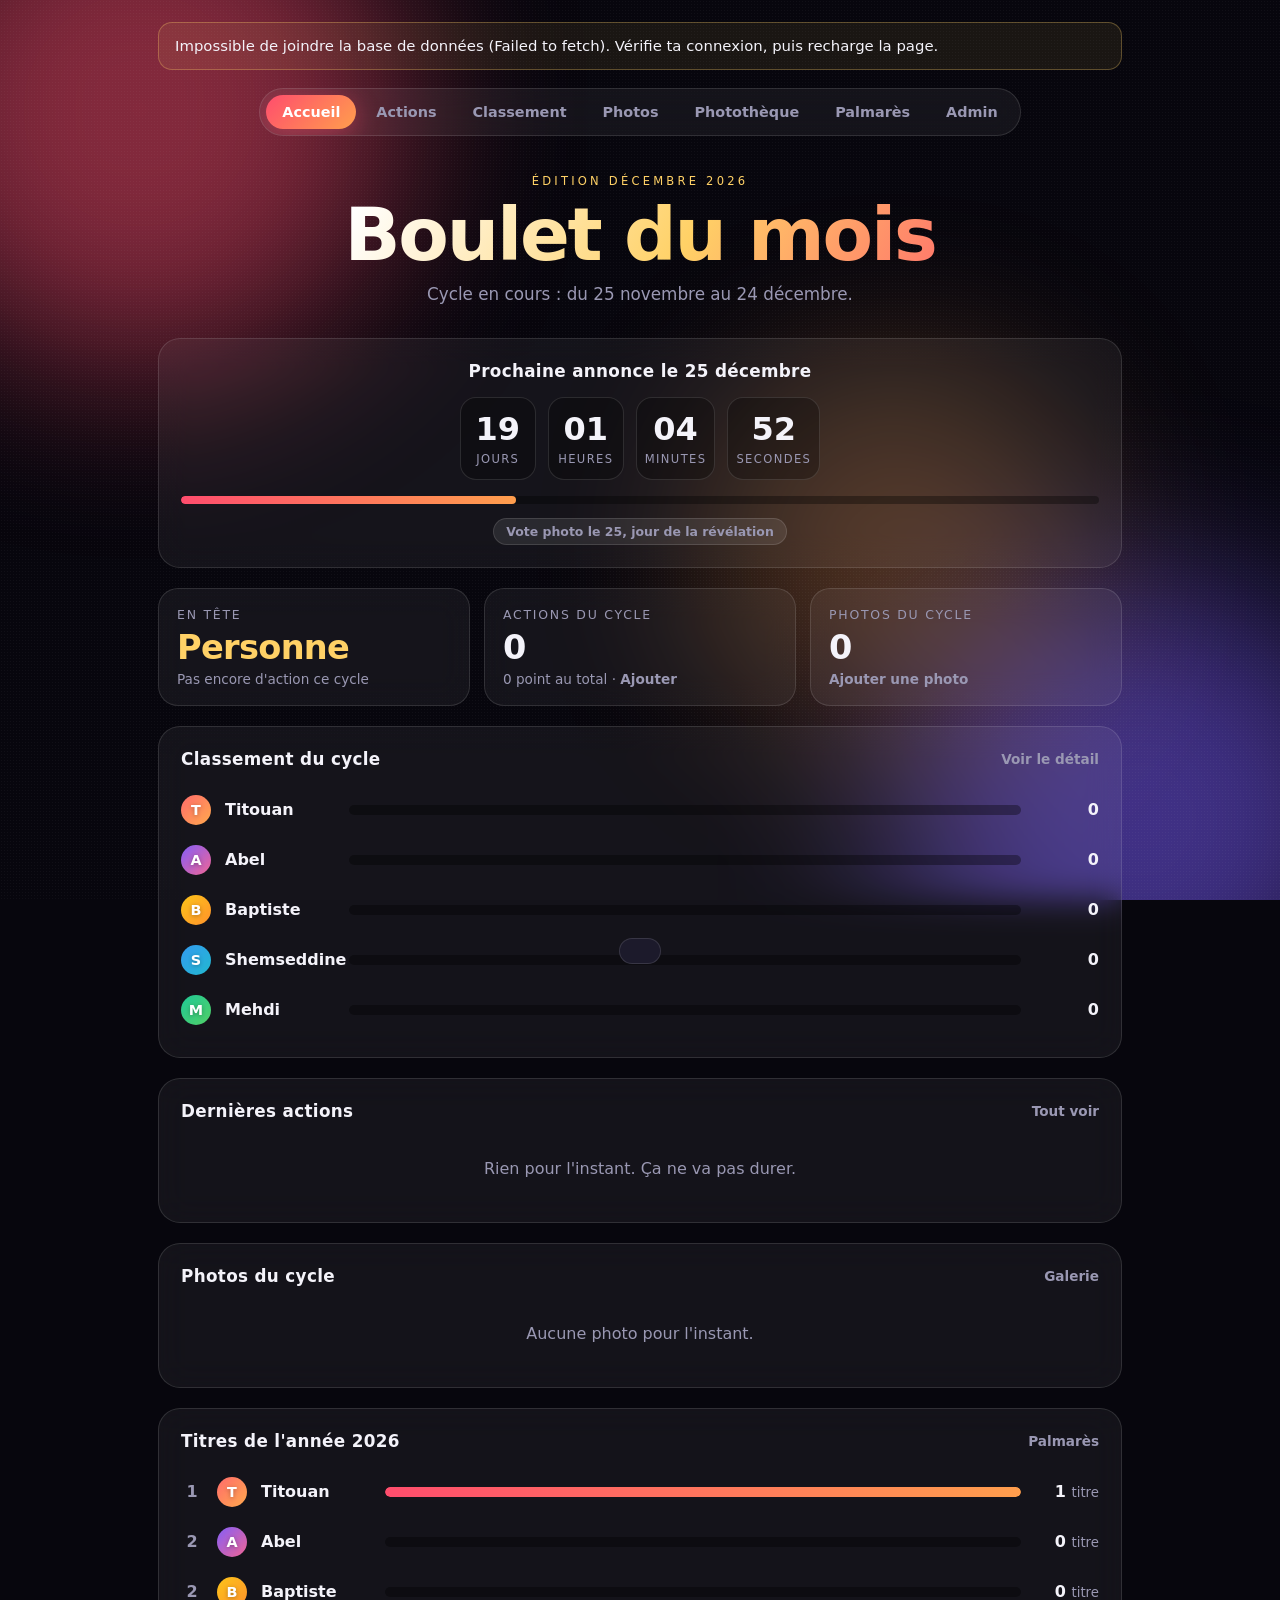
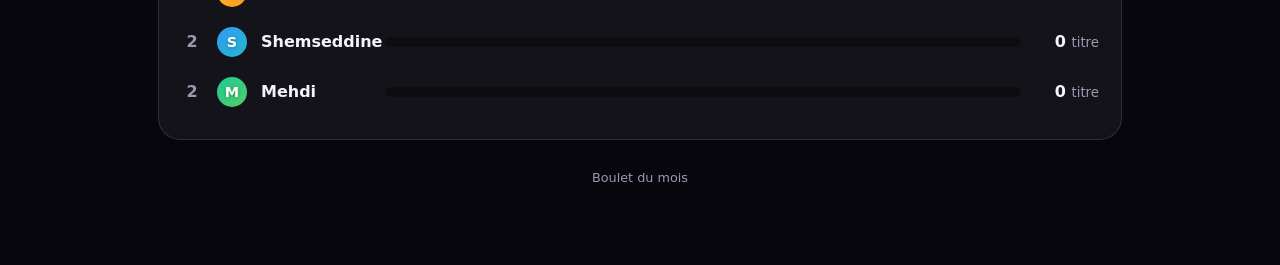
==== commit b85d0117: "Add files via upload" ====
--- a/index.html
+++ b/index.html
@@ -3,14 +3,14 @@
 <head>
 <meta charset="UTF-8">
 <meta name="viewport" content="width=device-width, initial-scale=1">
-<title>Juif du mois</title>
+<title>Boulet du mois</title>
 <link rel="stylesheet" href="style.css">
 </head>
 <body data-page="home">
 <div class="wrap">
   <nav id="nav"></nav>
   <main id="app"></main>
-  <footer>Juif du mois</footer>
+  <footer>Boulet du mois</footer>
 </div>
 <script src="config.js"></script>
 <script src="app.js"></script>
@@ -36,7 +36,7 @@
     $("app").innerHTML =
       '<section class="hero">' +
         '<span class="eyebrow">Édition ' + App.monthName(cur) + '</span>' +
-        '<h1>Juif du mois</h1>' +
+        '<h1>Boulet du mois</h1>' +
         '<p>Cycle en cours : ' + App.cycleRange(cur) + '.</p>' +
       '</section>' +
 
@@ -99,6 +99,7 @@
   }
 
   render();
+  App.live(function () { render(); });
   setInterval(tick, 1000);
   App.checkReveals();
 });
--- a/style.css
+++ b/style.css
@@ -287,3 +287,30 @@
 .cup-up input[type=text] { flex: 1; min-width: 160px; padding: 10px 14px; }
 .cup-up label.btn { cursor: pointer; }
 @media (max-width: 520px) { .medal .mname { font-size: .68rem; } .medal .disc { width: 40px; height: 40px; } }
+
+/* ---------- Photos de profil ---------- */
+.avatar.img, .disc.img, #reveal .av.img { background-size: cover !important; background-position: center !important; color: transparent !important; text-shadow: none !important; }
+.profiles { display: grid; grid-template-columns: repeat(auto-fit, minmax(150px, 1fr)); gap: 14px; }
+.profile { text-align: center; padding: 18px 10px; border-radius: 18px; background: rgba(0,0,0,.22); border: 1px solid var(--line); }
+.profile .avatar { width: 92px; height: 92px; font-size: 2.4rem; margin: 0 auto 10px; box-shadow: 0 8px 26px rgba(0,0,0,.4); }
+.profile b { display: block; margin-bottom: 10px; }
+.profile .toolbar { justify-content: center; }
+.profile label.btn { cursor: pointer; }
+
+/* ---------- Contestations et édition ---------- */
+.contest { display: flex; align-items: center; gap: 10px; flex-wrap: wrap; margin-top: 8px; }
+.contest-count { font-size: .76rem; font-weight: 700; color: var(--muted); padding: 2px 10px; border-radius: 99px; background: var(--glass); border: 1px solid var(--line); }
+.contest-count.voided { color: #ff6b86; border-color: rgba(255,77,109,.5); background: rgba(255,77,109,.12); }
+.contest-btn { border: 1px solid var(--line); background: transparent; color: var(--muted); padding: 4px 12px; border-radius: 99px; cursor: pointer; font: inherit; font-size: .78rem; font-weight: 700; transition: .2s; }
+.contest-btn:hover { color: var(--text); border-color: var(--accent); }
+.contest-btn:disabled { opacity: .5; cursor: wait; }
+.contest-done { font-size: .76rem; color: var(--muted); font-style: italic; }
+.item.voided .why { text-decoration: line-through; opacity: .6; }
+.item.voided .pts { text-decoration: line-through; opacity: .5; }
+.item.voided > .avatar { filter: grayscale(1); opacity: .6; }
+.admin-act { display: flex; align-items: center; justify-content: flex-end; gap: 4px; margin-top: 6px; }
+.mini { border: 1px solid var(--line); background: var(--glass); color: var(--muted); padding: 3px 10px; border-radius: 8px; cursor: pointer; font: inherit; font-size: .76rem; font-weight: 700; }
+.mini:hover { color: var(--text); background: var(--glass2); }
+.item.editing { display: block; border-color: var(--accent); }
+.edit-form .row-input input { padding: 10px 14px; }
+@media (max-width: 600px) { .edit-form .row-input { flex-direction: column; } }
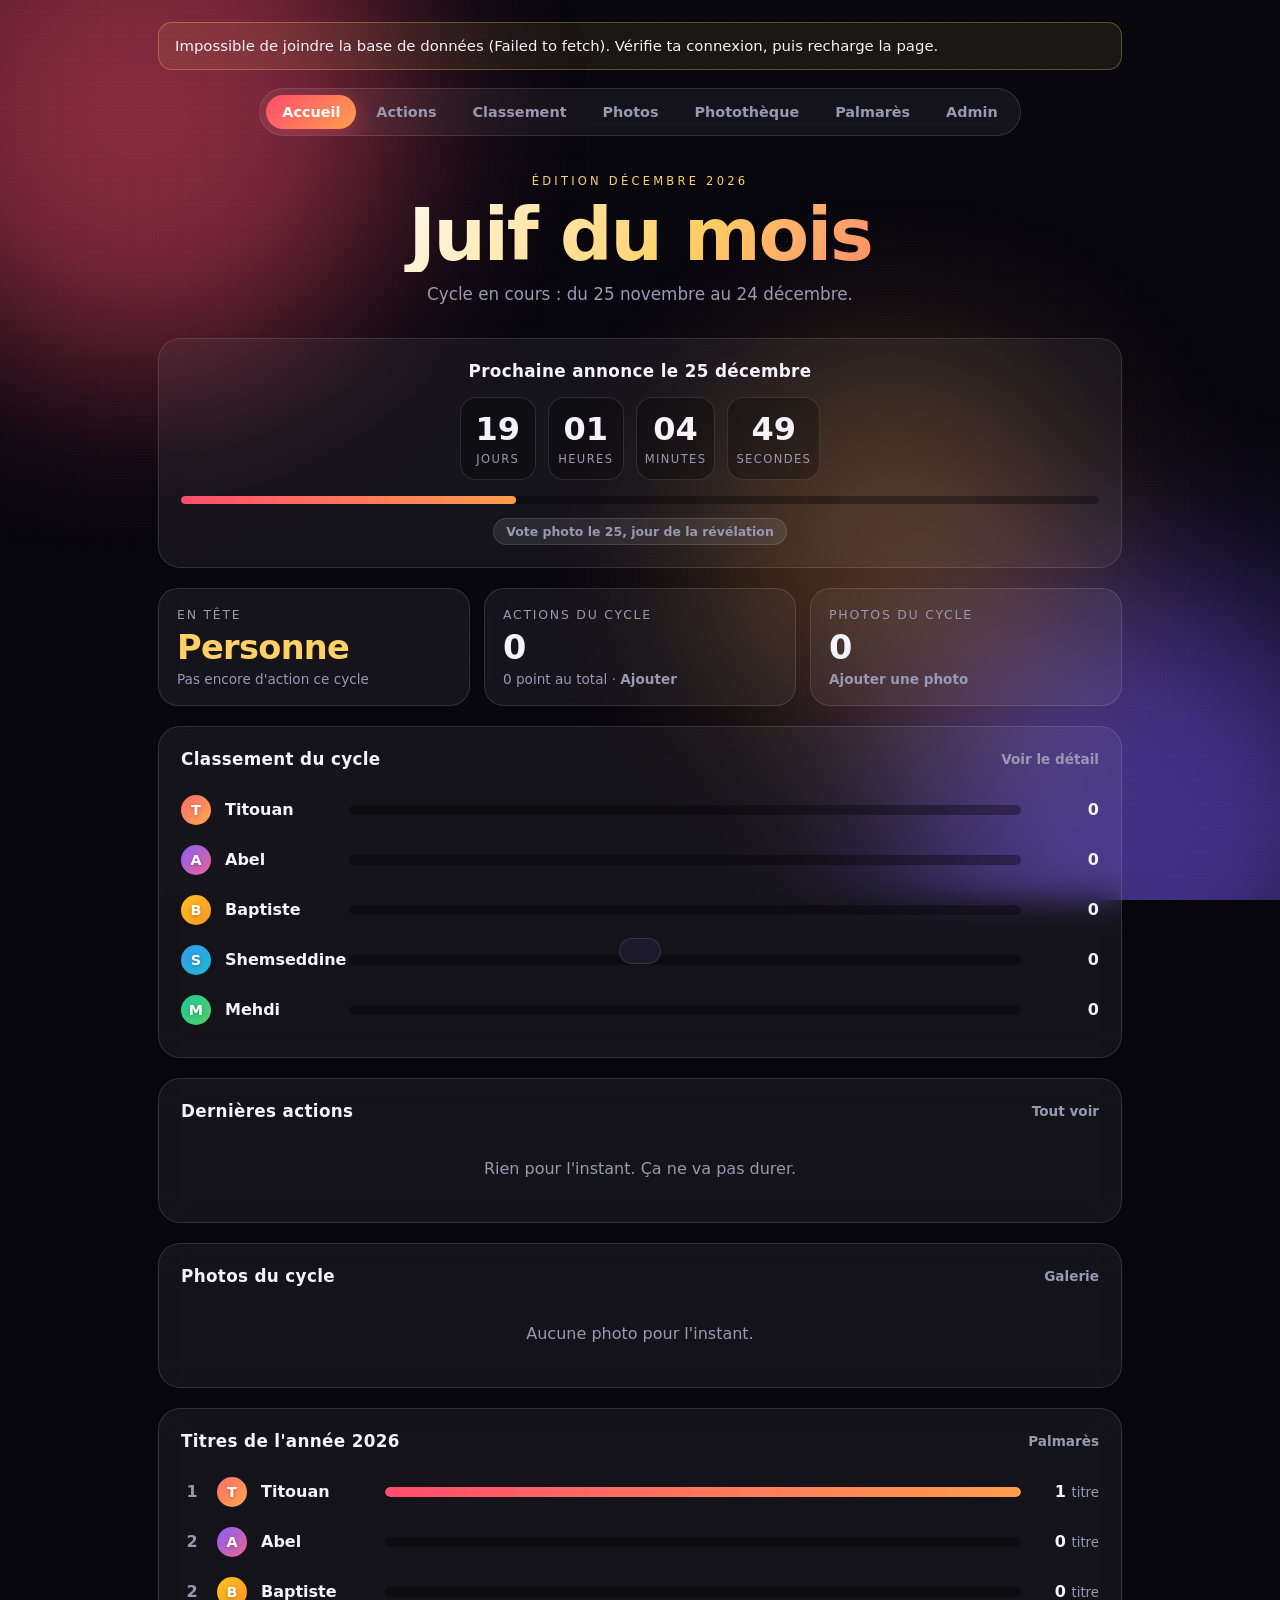
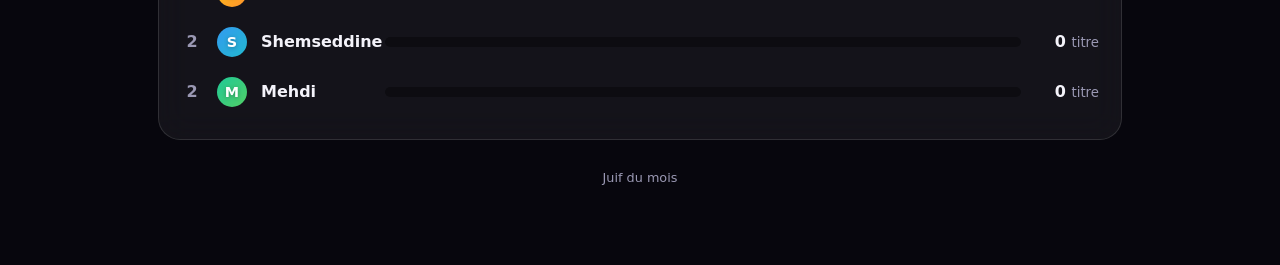
==== commit 49ea0912: "Update index.html" ====
--- a/index.html
+++ b/index.html
@@ -3,14 +3,14 @@
 <head>
 <meta charset="UTF-8">
 <meta name="viewport" content="width=device-width, initial-scale=1">
-<title>Boulet du mois</title>
+<title>Juif du mois</title>
 <link rel="stylesheet" href="style.css">
 </head>
 <body data-page="home">
 <div class="wrap">
   <nav id="nav"></nav>
   <main id="app"></main>
-  <footer>Boulet du mois</footer>
+  <footer>Juif du mois</footer>
 </div>
 <script src="config.js"></script>
 <script src="app.js"></script>
@@ -36,7 +36,7 @@
     $("app").innerHTML =
       '<section class="hero">' +
         '<span class="eyebrow">Édition ' + App.monthName(cur) + '</span>' +
-        '<h1>Boulet du mois</h1>' +
+        '<h1>Juif du mois</h1>' +
         '<p>Cycle en cours : ' + App.cycleRange(cur) + '.</p>' +
       '</section>' +
 
--- a/style.css
+++ b/style.css
@@ -297,17 +297,7 @@
 .profile .toolbar { justify-content: center; }
 .profile label.btn { cursor: pointer; }
 
-/* ---------- Contestations et édition ---------- */
-.contest { display: flex; align-items: center; gap: 10px; flex-wrap: wrap; margin-top: 8px; }
-.contest-count { font-size: .76rem; font-weight: 700; color: var(--muted); padding: 2px 10px; border-radius: 99px; background: var(--glass); border: 1px solid var(--line); }
-.contest-count.voided { color: #ff6b86; border-color: rgba(255,77,109,.5); background: rgba(255,77,109,.12); }
-.contest-btn { border: 1px solid var(--line); background: transparent; color: var(--muted); padding: 4px 12px; border-radius: 99px; cursor: pointer; font: inherit; font-size: .78rem; font-weight: 700; transition: .2s; }
-.contest-btn:hover { color: var(--text); border-color: var(--accent); }
-.contest-btn:disabled { opacity: .5; cursor: wait; }
-.contest-done { font-size: .76rem; color: var(--muted); font-style: italic; }
-.item.voided .why { text-decoration: line-through; opacity: .6; }
-.item.voided .pts { text-decoration: line-through; opacity: .5; }
-.item.voided > .avatar { filter: grayscale(1); opacity: .6; }
+/* ---------- Édition (admin) ---------- */
 .admin-act { display: flex; align-items: center; justify-content: flex-end; gap: 4px; margin-top: 6px; }
 .mini { border: 1px solid var(--line); background: var(--glass); color: var(--muted); padding: 3px 10px; border-radius: 8px; cursor: pointer; font: inherit; font-size: .76rem; font-weight: 700; }
 .mini:hover { color: var(--text); background: var(--glass2); }
